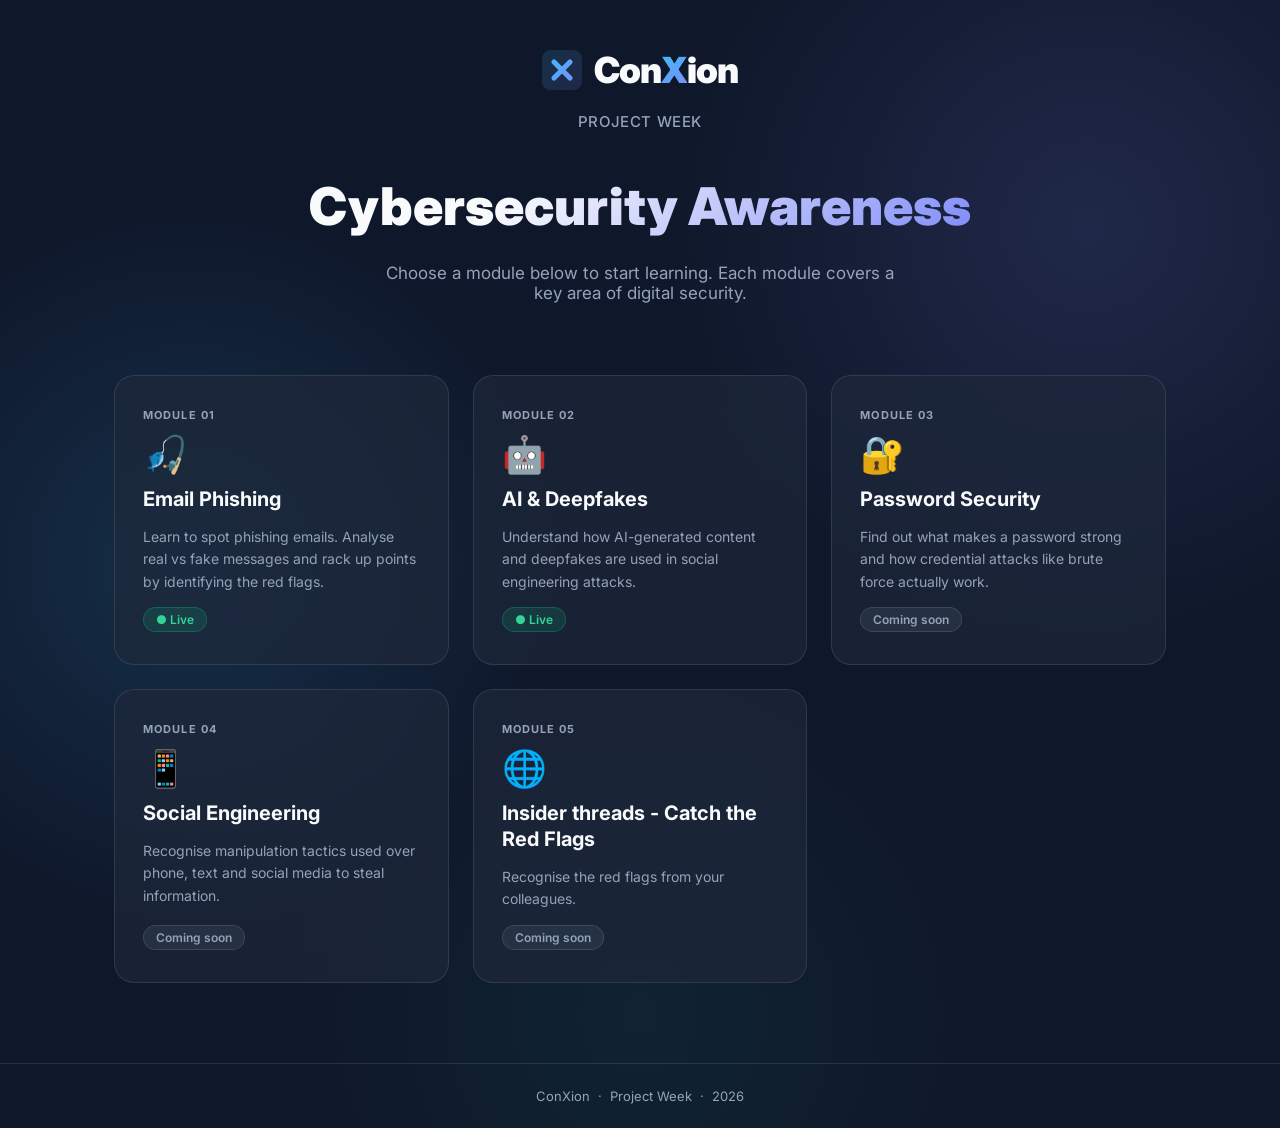
==== index.html @ 77d2fda1 "module 3 + 5" ====
<!DOCTYPE html>
<html lang="en">

<head>
    <meta charset="UTF-8">
    <meta name="viewport" content="width=device-width, initial-scale=1.0">
    <title>ConXion — Project Week</title>
    <link rel="preconnect" href="https://fonts.googleapis.com">
    <link href="https://fonts.googleapis.com/css2?family=Inter:wght@400;500;600;700;800;900&display=swap"
        rel="stylesheet">
    <link rel="stylesheet" href="style.css">

</head>

<body>

    <header>
        <div class="logo">
            <svg width="40" height="40" viewBox="0 0 100 100" fill="none">
                <rect width="100" height="100" rx="22" fill="url(#g1)" fill-opacity=".15" />
                <path d="M30 30L70 70M70 30L30 70" stroke="url(#g1)" stroke-width="13" stroke-linecap="round" />
                <defs>
                    <linearGradient id="g1" x1="0" y1="0" x2="100" y2="100" gradientUnits="userSpaceOnUse">
                        <stop stop-color="#38bdf8" />
                        <stop offset="1" stop-color="#818cf8" />
                    </linearGradient>
                </defs>
            </svg>
            <div class="logo-text">Con<span>X</span>ion</div>
        </div>
        <p class="tagline">Project Week</p>
        <h1 class="hero-title">Cybersecurity Awareness</h1>
        <p class="hero-sub">Choose a module below to start learning. Each module covers a key area of digital security.
        </p>
    </header>

    <div class="grid">

        <!-- Module 1 — live -->
        <a href="Module1-EmailPhishing/index.html" class="module-card active">
            <div class="card-number">Module 01</div>
            <div class="card-icon">🎣</div>
            <div class="card-title">Email Phishing</div>
            <div class="card-desc">Learn to spot phishing emails. Analyse real vs fake messages and rack up points by
                identifying the red flags.</div>
            <div class="card-badge badge-live">● Live</div>
            <div class="card-arrow">→</div>
        </a>

        <!-- Module 2 — placeholder -->
        <a href="Module2-AI/index.html" class="module-card active">
            <div class="card-number">Module 02</div>
            <div class="card-icon">🤖</div>
            <div class="card-title">AI & Deepfakes</div>
            <div class="card-desc">Understand how AI-generated content and deepfakes are used in social engineering
                attacks.</div>
            <div class="card-badge badge-live">● Live</div>
            <div class="card-arrow">→</div>
        </a>

        <!-- Module 3 — placeholder -->
        <a href="Modukle3-Password/index.html" class="module-card active">
            <div class="card-number">Module 03</div>
            <div class="card-icon">🔐</div>
            <div class="card-title">Password Security</div>
            <div class="card-desc">Find out what makes a password strong and how credential attacks like brute force
                actually work.</div>
            <div class="card-badge badge-soon">Coming soon</div>
            </a>

        <!-- Module 4 — placeholder -->
        <div class="module-card placeholder">
            <div class="card-number">Module 04</div>
            <div class="card-icon">📱</div>
            <div class="card-title">Social Engineering</div>
            <div class="card-desc">Recognise manipulation tactics used over phone, text and social media to steal
                information.</div>
            <div class="card-badge badge-soon">Coming soon</div>
        </div>

        <!-- Module 5 — placeholder -->
        <a href="Module5-XXX/index.html" class="module-card active">
            <div class="card-number">Module 05</div>
            <div class="card-icon">🌐</div>
            <div class="card-title">Insider threads - Catch the Red Flags</div>
            <div class="card-desc">Recognise the red flags from your colleagues.
            </div>
            <div class="card-badge badge-soon">Coming soon</div>
        </a>

    </div>

    <footer>
        ConXion &nbsp;·&nbsp; Project Week &nbsp;·&nbsp; 2026
    </footer>

</body>

</html>
---- style.css ----
:root {
    --primary: #38bdf8;
    --secondary: #818cf8;
    --bg-dark: #0f172a;
    --card-bg: rgba(30, 41, 59, 0.7);
    --border: rgba(255, 255, 255, 0.1);
    --text: #f8fafc;
    --muted: #94a3b8;
}

* {
    margin: 0;
    padding: 0;
    box-sizing: border-box;
}

body {
    font-family: 'Inter', sans-serif;
    background: var(--bg-dark);
    background-image:
        radial-gradient(circle at 15% 50%, rgba(56, 189, 248, .15), transparent 30%),
        radial-gradient(circle at 85% 20%, rgba(129, 140, 248, .15), transparent 30%),
        radial-gradient(circle at 50% 90%, rgba(16, 185, 129, .08), transparent 30%);
    min-height: 100vh;
    color: var(--text);
    overflow-x: hidden;
}

/* ── Header ─────────────────────────────────────────── */
header {
    display: flex;
    align-items: center;
    justify-content: center;
    gap: 14px;
    padding: 48px 24px 16px;
    flex-direction: column;
    text-align: center;
}

.logo {
    display: flex;
    align-items: center;
    gap: 12px;
}

.logo-text {
    font-size: 36px;
    font-weight: 900;
    letter-spacing: -1px;
}

.logo-text span {
    background: linear-gradient(135deg, var(--primary), var(--secondary));
    background-clip: text;
    -webkit-background-clip: text;
    -webkit-text-fill-color: transparent;
}

.tagline {
    font-size: 15px;
    color: var(--muted);
    font-weight: 500;
    margin-top: 6px;
    letter-spacing: 0.04em;
    text-transform: uppercase;
}

.hero-title {
    font-size: clamp(28px, 5vw, 52px);
    font-weight: 900;
    margin-top: 32px;
    line-height: 1.15;
    background: linear-gradient(135deg, #f8fafc 30%, var(--secondary));
    background-clip: text;
    -webkit-background-clip: text;
    -webkit-text-fill-color: transparent;
}

.hero-sub {
    color: var(--muted);
    font-size: 17px;
    margin-top: 12px;
    max-width: 520px;
}

/* ── Module Grid ─────────────────────────────────────── */
.grid {
    display: grid;
    grid-template-columns: repeat(auto-fit, minmax(260px, 1fr));
    gap: 24px;
    max-width: 1100px;
    margin: 56px auto 80px;
    padding: 0 24px;
}

.module-card {
    background: var(--card-bg);
    backdrop-filter: blur(16px);
    -webkit-backdrop-filter: blur(16px);
    border: 1px solid var(--border);
    border-radius: 20px;
    padding: 32px 28px;
    text-decoration: none;
    color: var(--text);
    display: flex;
    flex-direction: column;
    gap: 14px;
    position: relative;
    overflow: hidden;
    transition: transform .25s ease, box-shadow .25s ease, border-color .25s ease;
    cursor: pointer;
}

.module-card::before {
    content: '';
    position: absolute;
    inset: 0;
    background: linear-gradient(135deg, var(--accent-a, #38bdf8), var(--accent-b, #818cf8));
    opacity: 0;
    transition: opacity .3s ease;
    border-radius: inherit;
}

.module-card:hover {
    transform: translateY(-6px);
    box-shadow: 0 24px 48px rgba(0, 0, 0, .45);
    border-color: rgba(255, 255, 255, .22);
}

.module-card:hover::before {
    opacity: .06;
}

.module-card.active:hover {
    box-shadow: 0 24px 48px rgba(56, 189, 248, .2);
}

.module-card.placeholder {
    opacity: .55;
    cursor: default;
}

.module-card.placeholder:hover {
    transform: none;
    box-shadow: none;
}

.card-icon {
    font-size: 36px;
    line-height: 1;
}

.card-number {
    font-size: 11px;
    font-weight: 700;
    letter-spacing: .1em;
    text-transform: uppercase;
    color: var(--muted);
}

.card-title {
    font-size: 20px;
    font-weight: 700;
    line-height: 1.3;
}

.card-desc {
    font-size: 14px;
    color: var(--muted);
    line-height: 1.6;
    flex: 1;
}

.card-badge {
    display: inline-flex;
    align-items: center;
    gap: 6px;
    font-size: 12px;
    font-weight: 600;
    padding: 4px 12px;
    border-radius: 20px;
    width: fit-content;
}

.badge-live {
    background: rgba(16, 185, 129, .15);
    color: #34d399;
    border: 1px solid rgba(16, 185, 129, .3);
}

.badge-soon {
    background: rgba(148, 163, 184, .1);
    color: var(--muted);
    border: 1px solid rgba(148, 163, 184, .2);
}

.card-arrow {
    position: absolute;
    bottom: 28px;
    right: 28px;
    font-size: 20px;
    opacity: 0;
    transform: translateX(-6px);
    transition: all .25s ease;
}

.module-card.active:hover .card-arrow {
    opacity: 1;
    transform: translateX(0);
}

/* ── Footer ─────────────────────────────────────────── */
footer {
    text-align: center;
    padding: 24px;
    color: var(--muted);
    font-size: 13px;
    border-top: 1px solid var(--border);
}

/* ── Animations ──────────────────────────────────────── */
@keyframes fadeUp {
    from {
        opacity: 0;
        transform: translateY(24px);
    }

    to {
        opacity: 1;
        transform: translateY(0);
    }
}

header {
    animation: fadeUp .6s ease both;
}

.module-card {
    animation: fadeUp .55s ease both;
}

.module-card:nth-child(1) {
    animation-delay: .05s;
}

.module-card:nth-child(2) {
    animation-delay: .12s;
}

.module-card:nth-child(3) {
    animation-delay: .19s;
}

.module-card:nth-child(4) {
    animation-delay: .26s;
}

.module-card:nth-child(5) {
    animation-delay: .33s;
}
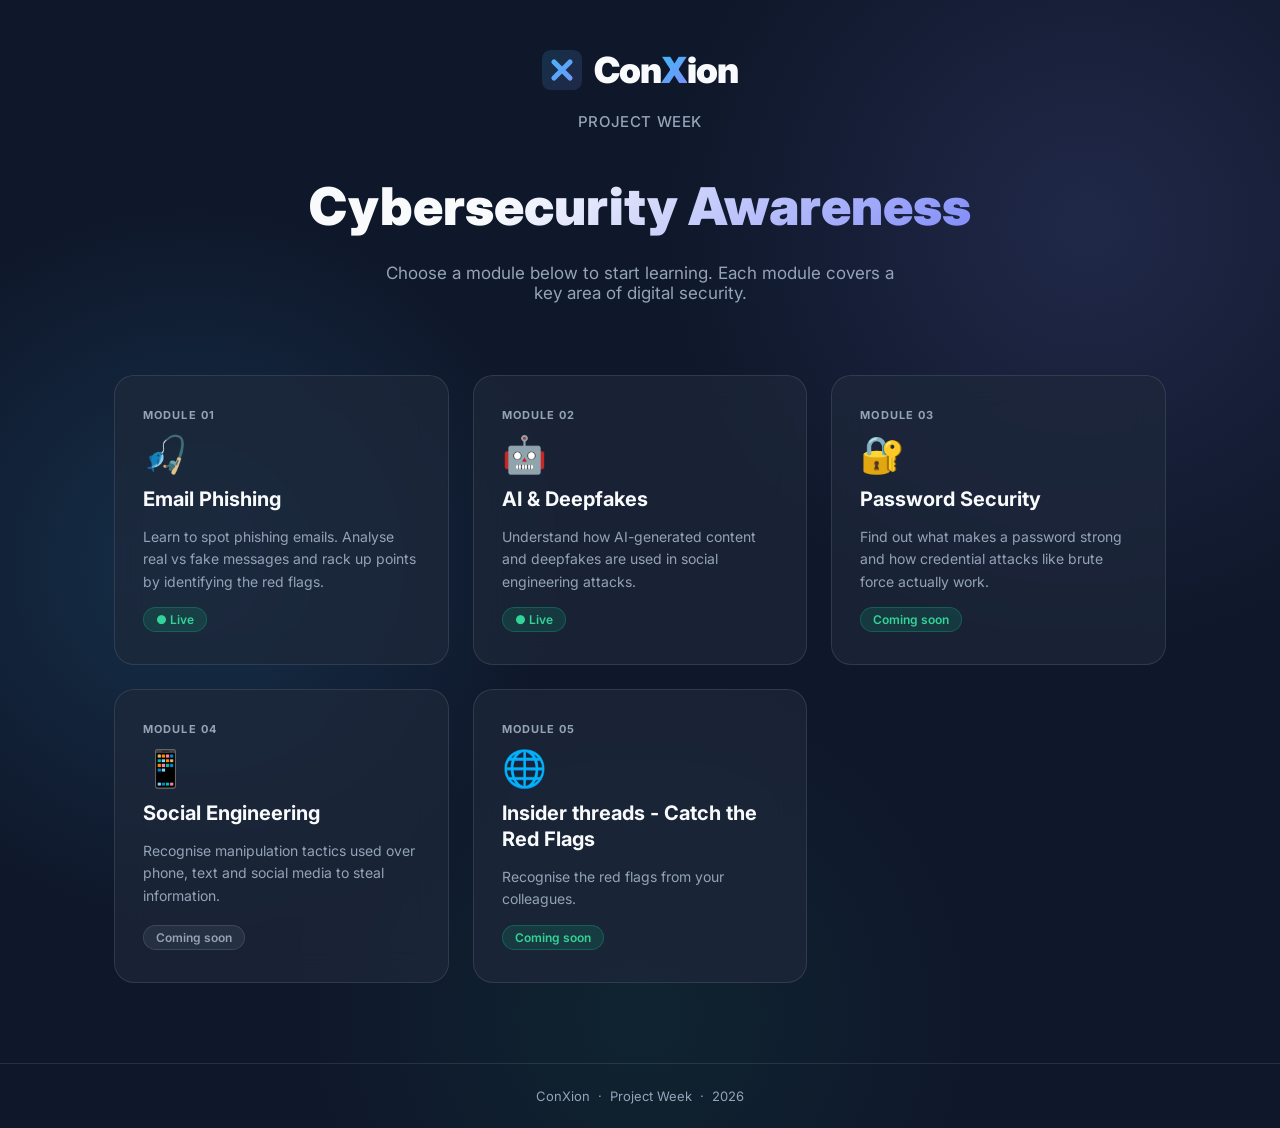
==== commit f6e42345: "quick change" ====
--- a/index.html
+++ b/index.html
@@ -59,24 +59,26 @@
         </a>
 
         <!-- Module 3 — placeholder -->
-        <a href="Modukle3-Password/index.html" class="module-card active">
+        <a href="Module3-Password/index.html" class="module-card active">
             <div class="card-number">Module 03</div>
             <div class="card-icon">🔐</div>
             <div class="card-title">Password Security</div>
             <div class="card-desc">Find out what makes a password strong and how credential attacks like brute force
                 actually work.</div>
-            <div class="card-badge badge-soon">Coming soon</div>
+            <div class="card-badge badge-live">Coming soon</div>
             </a>
 
         <!-- Module 4 — placeholder -->
-        <div class="module-card placeholder">
+        <a href="Module4-XXX/index.html" class="module-card active">
             <div class="card-number">Module 04</div>
             <div class="card-icon">📱</div>
             <div class="card-title">Social Engineering</div>
-            <div class="card-desc">Recognise manipulation tactics used over phone, text and social media to steal
-                information.</div>
+            <div class="card-desc">
+                Recognise manipulation tactics used over phone, text and social media to steal
+                information.
+            </div>
             <div class="card-badge badge-soon">Coming soon</div>
-        </div>
+        </a>
 
         <!-- Module 5 — placeholder -->
         <a href="Module5-XXX/index.html" class="module-card active">
@@ -85,7 +87,7 @@
             <div class="card-title">Insider threads - Catch the Red Flags</div>
             <div class="card-desc">Recognise the red flags from your colleagues.
             </div>
-            <div class="card-badge badge-soon">Coming soon</div>
+            <div class="card-badge badge-live">Coming soon</div>
         </a>
 
     </div>
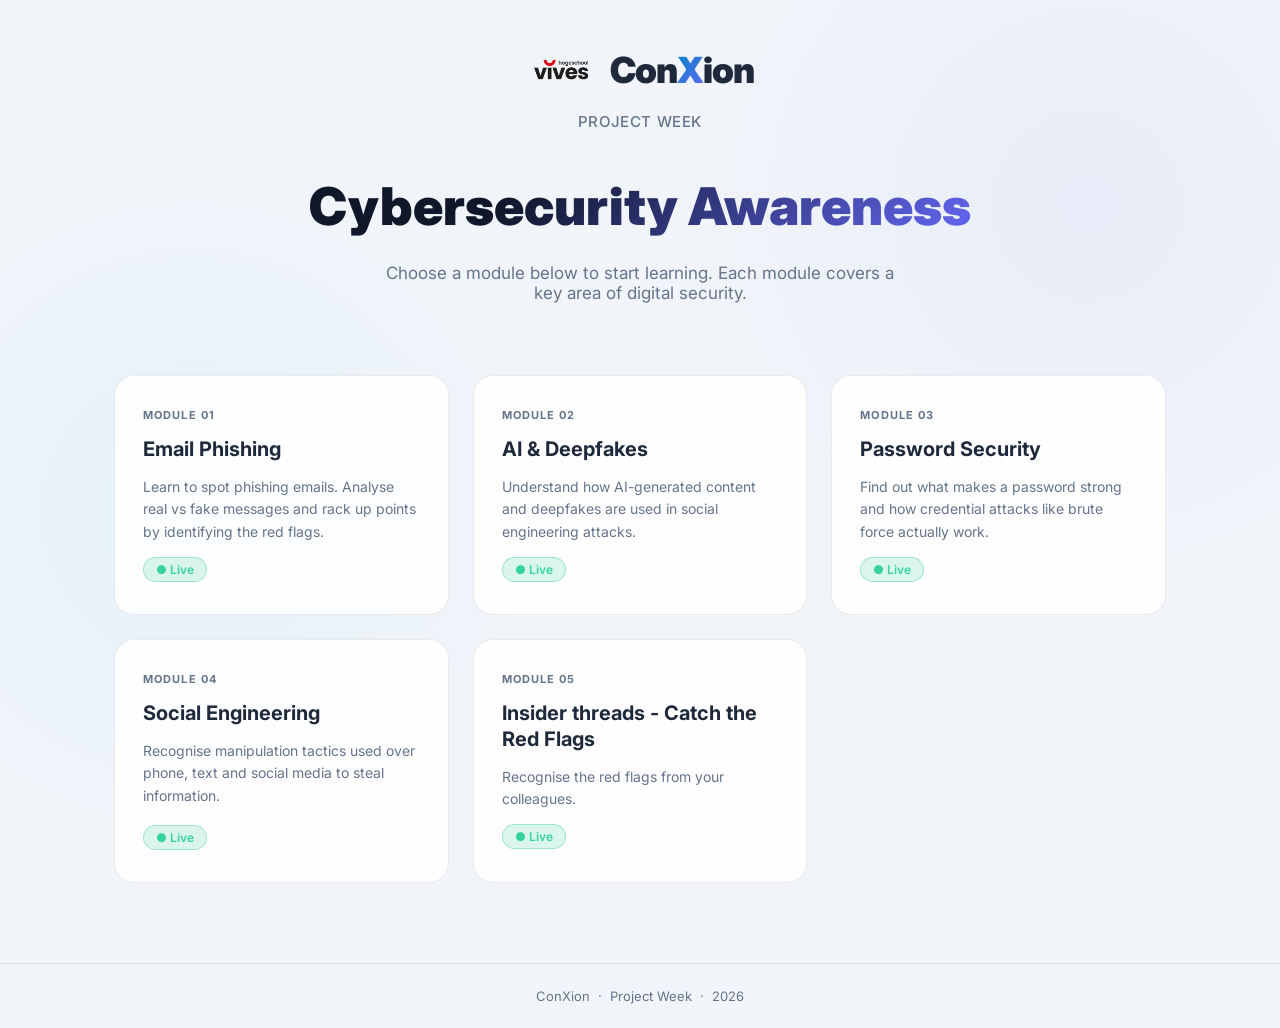
==== commit 504b69e6: "Changes conxion logo vives logo white background removed emojis etc" ====
--- a/index.html
+++ b/index.html
@@ -16,16 +16,7 @@
 
     <header>
         <div class="logo">
-            <svg width="40" height="40" viewBox="0 0 100 100" fill="none">
-                <rect width="100" height="100" rx="22" fill="url(#g1)" fill-opacity=".15" />
-                <path d="M30 30L70 70M70 30L30 70" stroke="url(#g1)" stroke-width="13" stroke-linecap="round" />
-                <defs>
-                    <linearGradient id="g1" x1="0" y1="0" x2="100" y2="100" gradientUnits="userSpaceOnUse">
-                        <stop stop-color="#38bdf8" />
-                        <stop offset="1" stop-color="#818cf8" />
-                    </linearGradient>
-                </defs>
-            </svg>
+            <img src="vives.png" alt="VIVES Logo" style="height: 40px; width: auto; border-radius: 8px;">
             <div class="logo-text">Con<span>X</span>ion</div>
         </div>
         <p class="tagline">Project Week</p>
@@ -39,7 +30,6 @@
         <!-- Module 1 — live -->
         <a href="Module1-EmailPhishing/index.html" class="module-card active">
             <div class="card-number">Module 01</div>
-            <div class="card-icon">🎣</div>
             <div class="card-title">Email Phishing</div>
             <div class="card-desc">Learn to spot phishing emails. Analyse real vs fake messages and rack up points by
                 identifying the red flags.</div>
@@ -50,7 +40,6 @@
         <!-- Module 2 — placeholder -->
         <a href="Module2-AI/index.html" class="module-card active">
             <div class="card-number">Module 02</div>
-            <div class="card-icon">🤖</div>
             <div class="card-title">AI & Deepfakes</div>
             <div class="card-desc">Understand how AI-generated content and deepfakes are used in social engineering
                 attacks.</div>
@@ -61,33 +50,30 @@
         <!-- Module 3 — placeholder -->
         <a href="Module3-Password/index.html" class="module-card active">
             <div class="card-number">Module 03</div>
-            <div class="card-icon">🔐</div>
             <div class="card-title">Password Security</div>
             <div class="card-desc">Find out what makes a password strong and how credential attacks like brute force
                 actually work.</div>
-            <div class="card-badge badge-live">Coming soon</div>
-            </a>
+            <div class="card-badge badge-live">● Live</div>
+        </a>
 
         <!-- Module 4 — placeholder -->
         <a href="Module4-XXX/index.html" class="module-card active">
             <div class="card-number">Module 04</div>
-            <div class="card-icon">📱</div>
             <div class="card-title">Social Engineering</div>
             <div class="card-desc">
                 Recognise manipulation tactics used over phone, text and social media to steal
                 information.
             </div>
-            <div class="card-badge badge-soon">Coming soon</div>
+            <div class="card-badge badge-live">● Live</div>
         </a>
 
         <!-- Module 5 — placeholder -->
         <a href="Module5-XXX/index.html" class="module-card active">
             <div class="card-number">Module 05</div>
-            <div class="card-icon">🌐</div>
             <div class="card-title">Insider threads - Catch the Red Flags</div>
             <div class="card-desc">Recognise the red flags from your colleagues.
             </div>
-            <div class="card-badge badge-live">Coming soon</div>
+            <div class="card-badge badge-live">● Live</div>
         </a>
 
     </div>
--- a/style.css
+++ b/style.css
@@ -1,11 +1,11 @@
 :root {
-    --primary: #38bdf8;
-    --secondary: #818cf8;
-    --bg-dark: #0f172a;
-    --card-bg: rgba(30, 41, 59, 0.7);
-    --border: rgba(255, 255, 255, 0.1);
-    --text: #f8fafc;
-    --muted: #94a3b8;
+    --primary: #0284c7;
+    --secondary: #6366f1;
+    --bg-light: #f1f5f9;
+    --card-bg: rgba(255, 255, 255, 0.9);
+    --border: rgba(0, 0, 0, 0.08);
+    --text: #1e293b;
+    --muted: #64748b;
 }
 
 * {
@@ -16,11 +16,10 @@
 
 body {
     font-family: 'Inter', sans-serif;
-    background: var(--bg-dark);
+    background: var(--bg-light);
     background-image:
-        radial-gradient(circle at 15% 50%, rgba(56, 189, 248, .15), transparent 30%),
-        radial-gradient(circle at 85% 20%, rgba(129, 140, 248, .15), transparent 30%),
-        radial-gradient(circle at 50% 90%, rgba(16, 185, 129, .08), transparent 30%);
+        radial-gradient(circle at 15% 50%, rgba(56, 189, 248, .08), transparent 30%),
+        radial-gradient(circle at 85% 20%, rgba(129, 140, 248, .08), transparent 30%);
     min-height: 100vh;
     color: var(--text);
     overflow-x: hidden;
@@ -70,7 +69,7 @@
     font-weight: 900;
     margin-top: 32px;
     line-height: 1.15;
-    background: linear-gradient(135deg, #f8fafc 30%, var(--secondary));
+    background: linear-gradient(135deg, #0f172a 30%, var(--secondary));
     background-clip: text;
     -webkit-background-clip: text;
     -webkit-text-fill-color: transparent;
@@ -123,8 +122,8 @@
 
 .module-card:hover {
     transform: translateY(-6px);
-    box-shadow: 0 24px 48px rgba(0, 0, 0, .45);
-    border-color: rgba(255, 255, 255, .22);
+    box-shadow: 0 20px 40px rgba(0, 0, 0, .08);
+    border-color: var(--primary);
 }
 
 .module-card:hover::before {
@@ -136,8 +135,9 @@
 }
 
 .module-card.placeholder {
-    opacity: .55;
+    opacity: .65;
     cursor: default;
+    background: rgba(241, 245, 249, 0.5);
 }
 
 .module-card.placeholder:hover {
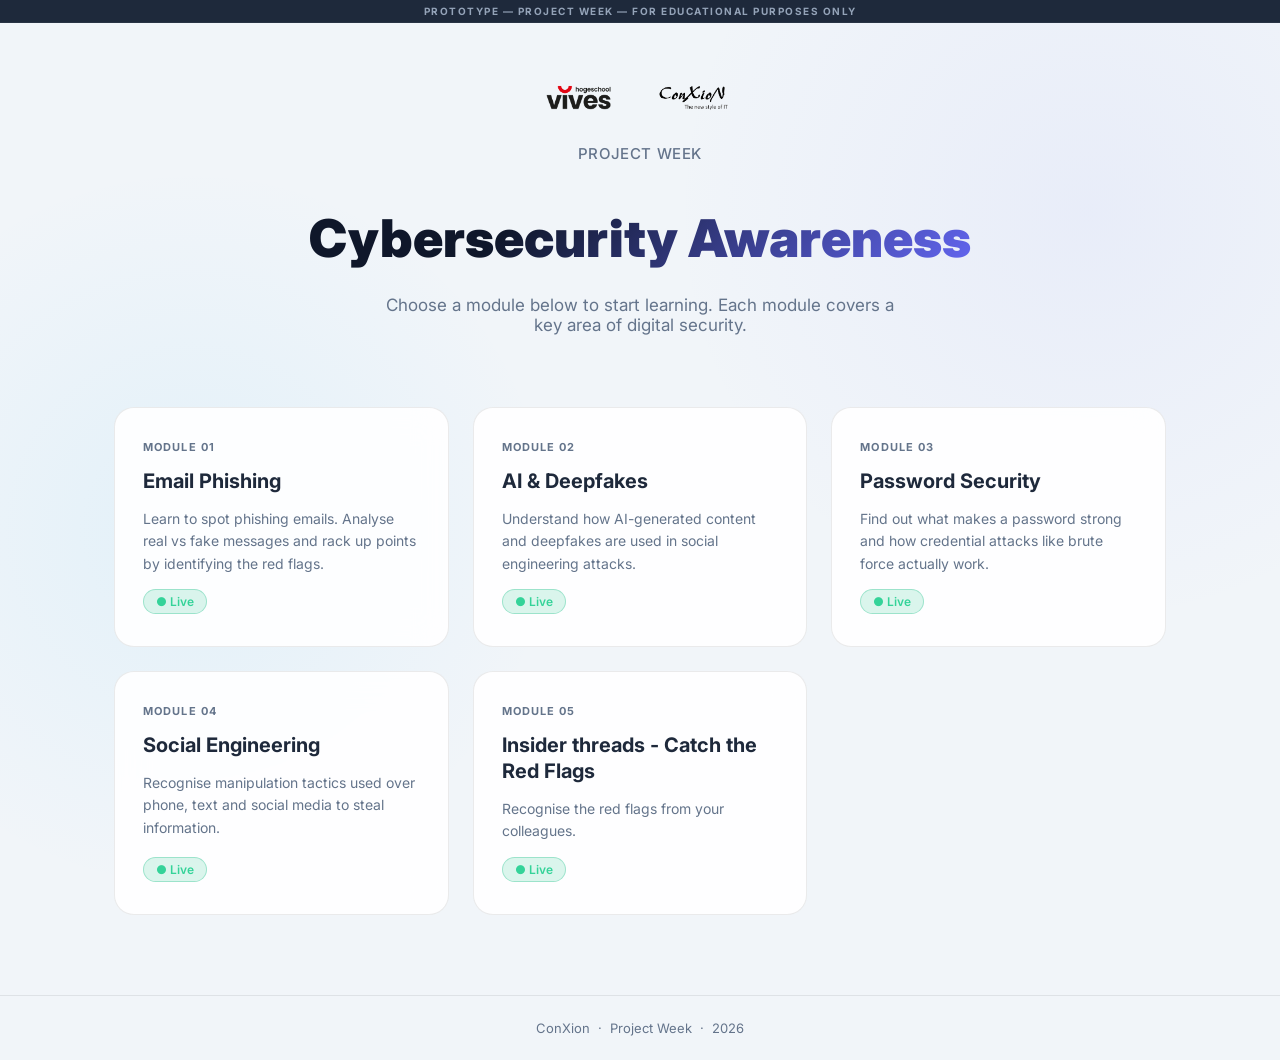
==== commit 1cb63991: "Replace AI-looking ConXion text with logo/plain text and add prototype banner" ====
--- a/index.html
+++ b/index.html
@@ -13,11 +13,14 @@
 </head>
 
 <body>
+    <div class="prototype-banner">
+        PROTOTYPE — PROJECT WEEK — FOR EDUCATIONAL PURPOSES ONLY
+    </div>
 
     <header>
         <div class="logo">
-            <img src="vives.png" alt="VIVES Logo" style="height: 40px; width: auto; border-radius: 8px;">
-            <div class="logo-text">Con<span>X</span>ion</div>
+            <img src="vives.png" alt="VIVES Logo" style="height: 48px; width: auto; border-radius: 8px;">
+            <img src="conxion.png" alt="ConXion Logo" style="height: 52px; width: auto; margin-left: 10px;">
         </div>
         <p class="tagline">Project Week</p>
         <h1 class="hero-title">Cybersecurity Awareness</h1>
--- a/style.css
+++ b/style.css
@@ -23,6 +23,24 @@
     min-height: 100vh;
     color: var(--text);
     overflow-x: hidden;
+    padding-top: 24px;
+}
+
+.prototype-banner {
+    position: fixed;
+    top: 0;
+    left: 0;
+    right: 0;
+    z-index: 10000;
+    background: #1e293b;
+    color: #94a3b8;
+    font-size: 10px;
+    font-weight: 700;
+    text-transform: uppercase;
+    letter-spacing: 1.5px;
+    text-align: center;
+    padding: 5px 0;
+    border-bottom: 1px solid rgba(255, 255, 255, 0.05);
 }
 
 /* ── Header ─────────────────────────────────────────── */
@@ -49,10 +67,7 @@
 }
 
 .logo-text span {
-    background: linear-gradient(135deg, var(--primary), var(--secondary));
-    background-clip: text;
-    -webkit-background-clip: text;
-    -webkit-text-fill-color: transparent;
+    color: inherit;
 }
 
 .tagline {
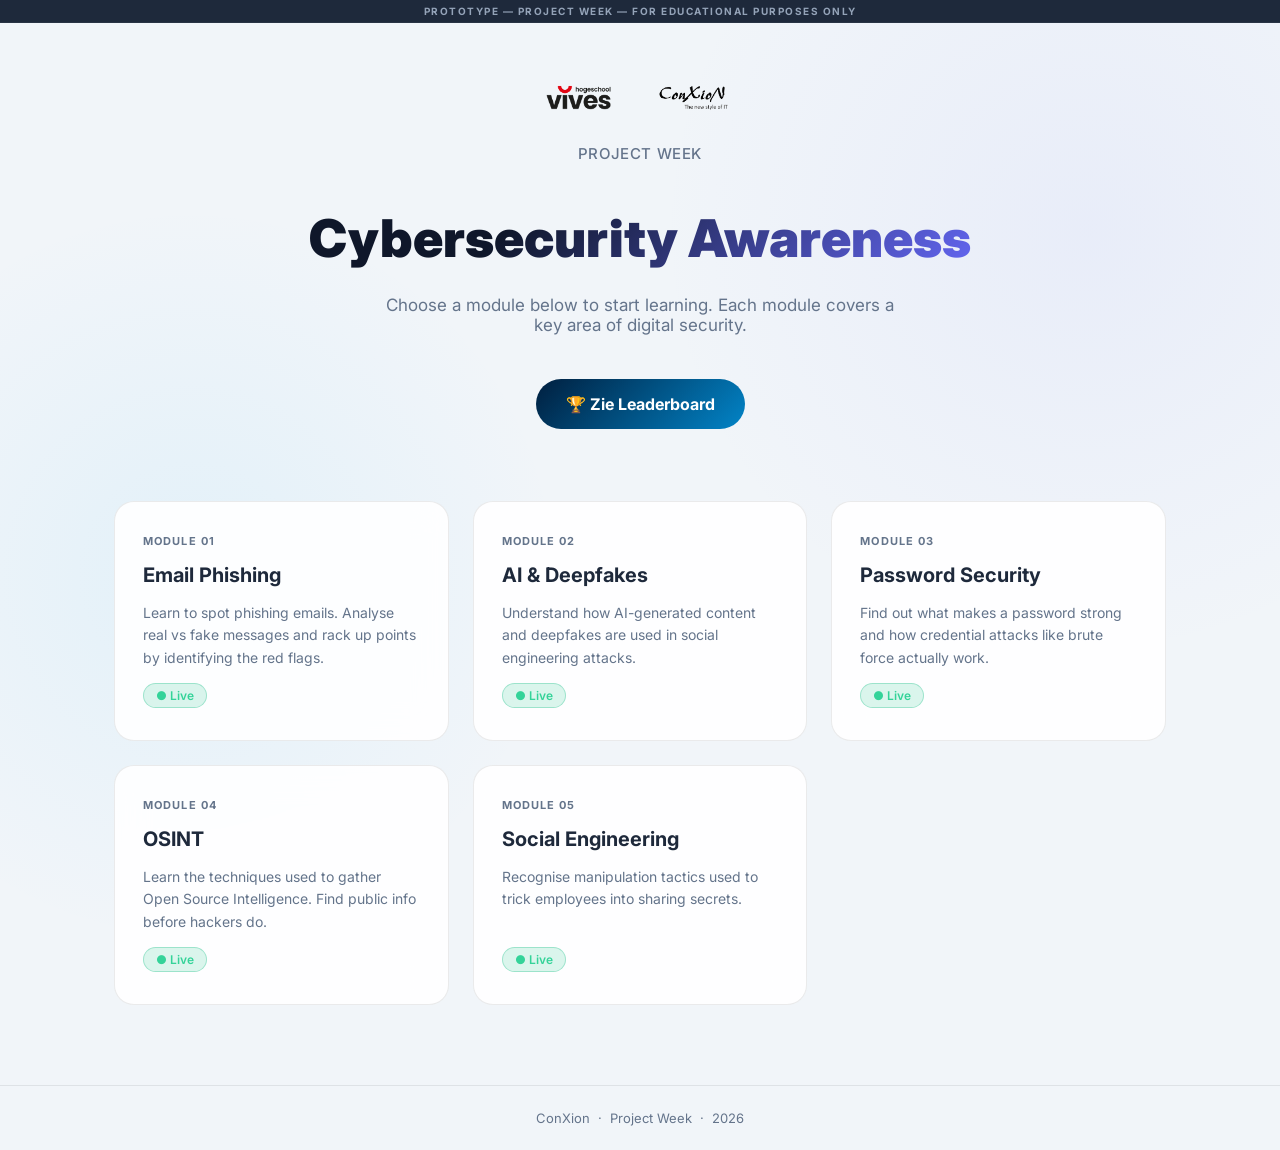
==== commit cc4e5d32: "Add filtering to leaderboard and update landing page with leaderboard link" ====
--- a/index.html
+++ b/index.html
@@ -26,6 +26,12 @@
         <h1 class="hero-title">Cybersecurity Awareness</h1>
         <p class="hero-sub">Choose a module below to start learning. Each module covers a key area of digital security.
         </p>
+        <div style="margin-top: 30px; display: flex; justify-content: center; gap: 15px;">
+            <a href="leaderboard.html" class="module-card"
+                style="padding: 15px 30px; min-height: auto; max-width: 300px; display: flex; align-items: center; justify-content: center; gap: 10px; border-radius: 50px; background: linear-gradient(135deg, #001f3f, #0284c7); color: white; border: none; font-weight: 700; text-decoration: none; cursor: pointer; transition: transform 0.2s;">
+                🏆 Zie Leaderboard
+            </a>
+        </div>
     </header>
 
     <div class="grid">
@@ -62,10 +68,10 @@
         <!-- Module 4 — placeholder -->
         <a href="Module4-XXX/index.html" class="module-card active">
             <div class="card-number">Module 04</div>
-            <div class="card-title">Social Engineering</div>
+            <div class="card-title">OSINT</div>
             <div class="card-desc">
-                Recognise manipulation tactics used over phone, text and social media to steal
-                information.
+                Learn the techniques used to gather Open Source Intelligence.
+                Find public info before hackers do.
             </div>
             <div class="card-badge badge-live">● Live</div>
         </a>
@@ -73,8 +79,8 @@
         <!-- Module 5 — placeholder -->
         <a href="Module5-XXX/index.html" class="module-card active">
             <div class="card-number">Module 05</div>
-            <div class="card-title">Insider threads - Catch the Red Flags</div>
-            <div class="card-desc">Recognise the red flags from your colleagues.
+            <div class="card-title">Social Engineering</div>
+            <div class="card-desc">Recognise manipulation tactics used to trick employees into sharing secrets.
             </div>
             <div class="card-badge badge-live">● Live</div>
         </a>
